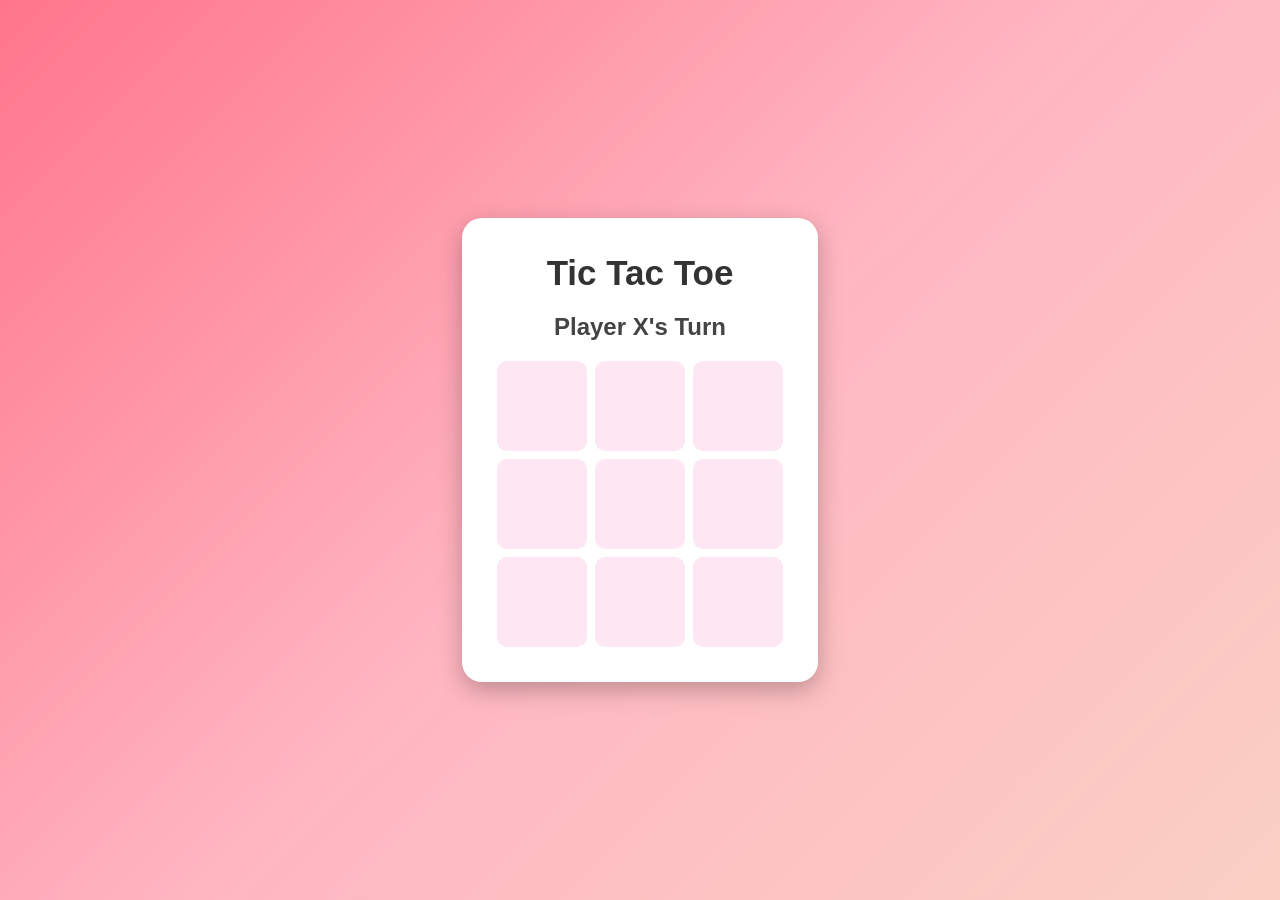
==== index.html @ 2868bb0e "Add files via upload" ====
<!DOCTYPE html>
<html lang="en">
<head>
    <meta charset="UTF-8">
    <meta name="viewport" content="width=device-width, initial-scale=1.0">
    <title>Tic Tac Toe</title>
    <link rel="stylesheet" href="style.css">
</head>
<body>

    <div class="game-container">

        <h1>Tic Tac Toe</h1>

        <h2 id="status">Player X's Turn</h2>

        <div class="game-board">

            <button class="cell" data-index="0"></button>
            <button class="cell" data-index="1"></button>
            <button class="cell" data-index="2"></button>

            <button class="cell" data-index="3"></button>
            <button class="cell" data-index="4"></button>
            <button class="cell" data-index="5"></button>

            <button class="cell" data-index="6"></button>
            <button class="cell" data-index="7"></button>
            <button class="cell" data-index="8"></button>

        </div>

    </div>

    <!-- Winner Popup -->

    <div id="popup" class="popup hidden">

        <div class="popup-box">

            <h2 id="winner-message"></h2>

            <p>Congratulations!</p>

            <button id="new-game">New Game</button>

        </div>

    </div>

    <script src="script.js"></script>

</body>
</html>
---- style.css ----
* {
    margin: 0;
    padding: 0;
    box-sizing: border-box;
}

body {
    font-family: Arial, sans-serif;
    background: linear-gradient(135deg, #ff758c, #ffb6c1, #fad0c4);
    display: flex;
    justify-content: center;
    align-items: center;
    min-height: 100vh;
}

.game-container {
    text-align: center;
    background: white;
    padding: 35px;
    border-radius: 20px;
    box-shadow: 0 8px 25px rgba(0, 0, 0, 0.25);
}

h1 {
    color: #333;
    margin-bottom: 20px;
    font-size: 35px;
}

h2 {
    color: #444;
    margin-bottom: 20px;
}

.game-board {
    display: grid;
    grid-template-columns: repeat(3, 90px);
    grid-template-rows: repeat(3, 90px);
    gap: 8px;
}

.cell {
    width: 90px;
    height: 90px;
    background: #fce7f3;
    border: none;
    border-radius: 10px;
    font-size: 35px;
    font-weight: bold;
    cursor: pointer;
    color: #db2777;
}

.cell:hover:not(:disabled) {
    background: #fbcfe8;
}

.cell:disabled {
    cursor: default;
}

.cell.winner {
    background: #86efac;
    color: #166534;
}

/* Popup */

.popup {
    position: fixed;
    inset: 0;
    background: rgba(0, 0, 0, 0.6);
    display: flex;
    justify-content: center;
    align-items: center;
    z-index: 10;
}

.popup-box {
    background: white;
    padding: 30px;
    width: 300px;
    text-align: center;
    border-radius: 15px;
    box-shadow: 0 5px 20px rgba(0, 0, 0, 0.3);
}

.popup-box h2 {
    color: #db2777;
    margin-bottom: 12px;
}

.popup-box p {
    color: #555;
    margin-bottom: 20px;
}

#new-game {
    background: #db2777;
    color: white;
    border: none;
    padding: 12px 25px;
    border-radius: 8px;
    font-size: 16px;
    cursor: pointer;
}

#new-game:hover {
    background: #be185d;
}

.hidden {
    display: none !important;
}

@media (max-width: 400px) {
    .game-container {
        padding: 20px;
    }

    .game-board {
        grid-template-columns: repeat(3, 75px);
        grid-template-rows: repeat(3, 75px);
    }

    .cell {
        width: 75px;
        height: 75px;
    }
}
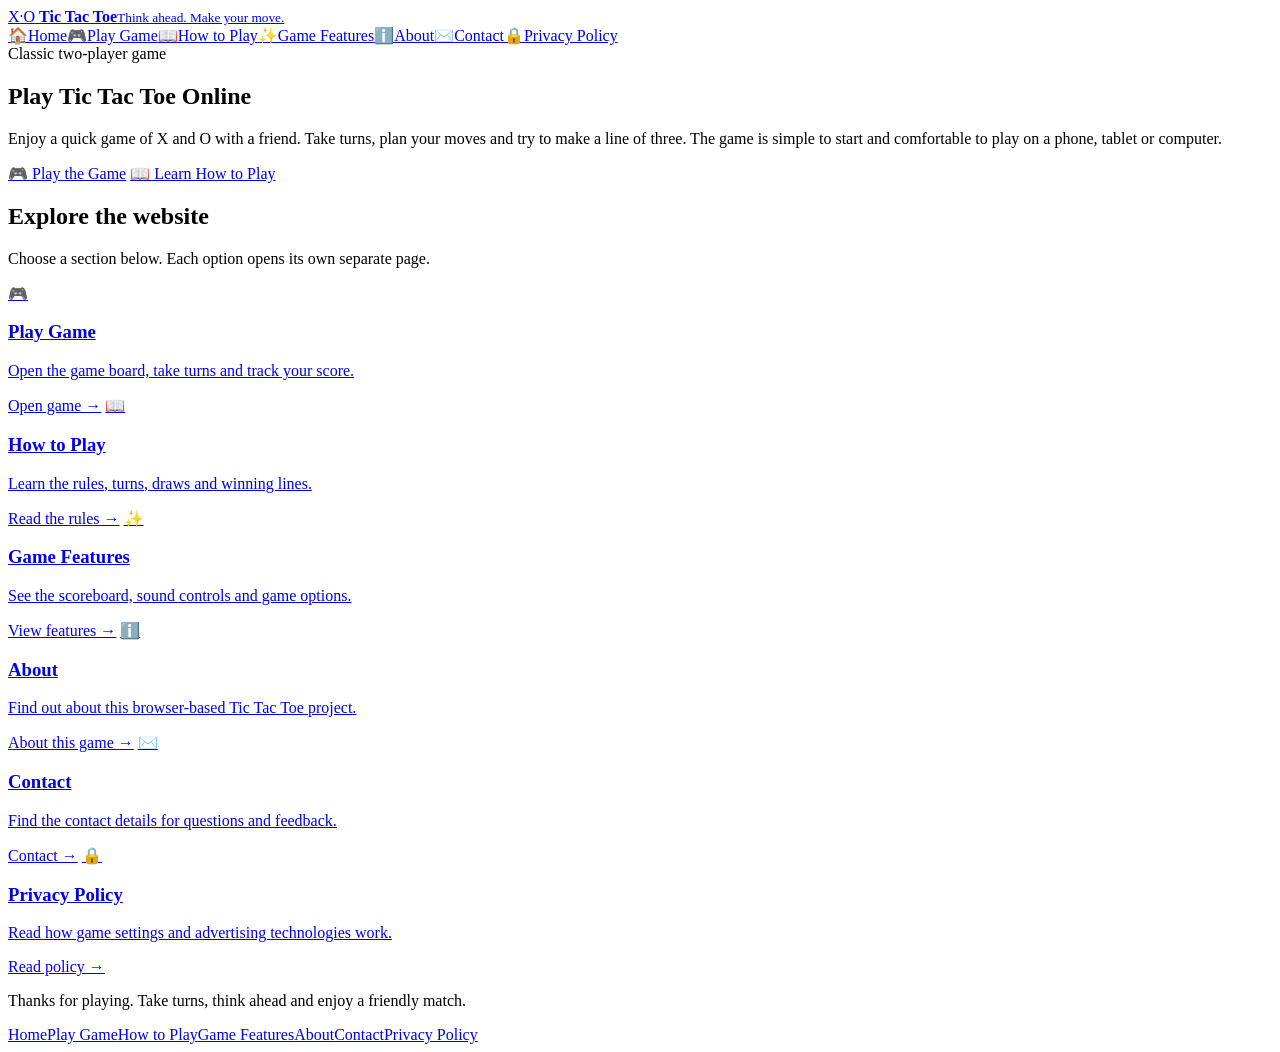
==== commit 7e0656e9: "Add files via upload" ====
--- a/index.html
+++ b/index.html
@@ -1,55 +1,44 @@
-<!DOCTYPE html>
-<html lang="en">
-<head>
-    <meta charset="UTF-8">
-    <meta name="viewport" content="width=device-width, initial-scale=1.0">
-    <title>Tic Tac Toe</title>
-    <link rel="stylesheet" href="style.css">
-</head>
-<body>
-
-    <div class="game-container">
-
-        <h1>Tic Tac Toe</h1>
-
-        <h2 id="status">Player X's Turn</h2>
-
-        <div class="game-board">
-
-            <button class="cell" data-index="0"></button>
-            <button class="cell" data-index="1"></button>
-            <button class="cell" data-index="2"></button>
-
-            <button class="cell" data-index="3"></button>
-            <button class="cell" data-index="4"></button>
-            <button class="cell" data-index="5"></button>
-
-            <button class="cell" data-index="6"></button>
-            <button class="cell" data-index="7"></button>
-            <button class="cell" data-index="8"></button>
-
-        </div>
-
-    </div>
-
-    <!-- Winner Popup -->
-
-    <div id="popup" class="popup hidden">
-
-        <div class="popup-box">
-
-            <h2 id="winner-message"></h2>
-
-            <p>Congratulations!</p>
-
-            <button id="new-game">New Game</button>
-
-        </div>
-
-    </div>
-
-    <script src="script.js"></script>
-
-</body>
-</html>
-
+<!doctype html>
+<html lang="en">
+<head>
+  <meta charset="utf-8">
+  <meta name="viewport" content="width=device-width, initial-scale=1">
+  <meta name="theme-color" content="#101b35">
+  <meta name="description" content="Play a classic two-player Tic Tac Toe game online. Explore the game rules, features and information on separate pages.">
+  <title>Tic Tac Toe — Home</title>
+  <link rel="stylesheet" href="assets/style.css">
+
+  <link rel="canonical" href="https://kadolisafa-droid.github.io/tictactoe/">
+</head>
+<body>
+  <div class="app">
+    <header class="topbar">
+      <a class="brand" href="index.html" aria-label="Tic Tac Toe home">
+        <span class="brand-mark" aria-hidden="true">X·O</span>
+        <span class="brand-copy"><strong>Tic Tac Toe</strong><small>Think ahead. Make your move.</small></span>
+      </a>
+    </header>
+    <nav class="site-nav" aria-label="Main navigation"><a class="nav-link" href="index.html" aria-current="page"><span class="nav-icon" aria-hidden="true">🏠</span><span>Home</span></a><a class="nav-link" href="game.html"><span class="nav-icon" aria-hidden="true">🎮</span><span>Play Game</span></a><a class="nav-link" href="how-to-play.html"><span class="nav-icon" aria-hidden="true">📖</span><span>How to Play</span></a><a class="nav-link" href="features.html"><span class="nav-icon" aria-hidden="true">✨</span><span>Game Features</span></a><a class="nav-link" href="about.html"><span class="nav-icon" aria-hidden="true">ℹ️</span><span>About</span></a><a class="nav-link" href="contact.html"><span class="nav-icon" aria-hidden="true">✉️</span><span>Contact</span></a><a class="nav-link" href="privacy-policy.html"><span class="nav-icon" aria-hidden="true">🔒</span><span>Privacy Policy</span></a></nav>
+    <main><section class="hero">
+      <span class="eyebrow"><span class="eyebrow-dot"></span> Classic two-player game</span>
+      <h1>Play Tic Tac Toe Online</h1>
+      <p>Enjoy a quick game of X and O with a friend. Take turns, plan your moves and try to make a line of three. The game is simple to start and comfortable to play on a phone, tablet or computer.</p>
+      <div class="hero-actions">
+        <a class="button primary" href="game.html">🎮 Play the Game</a>
+        <a class="button" href="how-to-play.html">📖 Learn How to Play</a>
+      </div>
+    </section>
+    <div class="section-heading"><h2>Explore the website</h2><p>Choose a section below. Each option opens its own separate page.</p></div>
+    <section class="menu-grid" aria-label="Website sections">
+      <a class="menu-card" href="game.html"><span class="menu-card-icon" aria-hidden="true">🎮</span><span><h3>Play Game</h3><p>Open the game board, take turns and track your score.</p><span class="arrow">Open game →</span></span></a>
+      <a class="menu-card" href="how-to-play.html"><span class="menu-card-icon" aria-hidden="true">📖</span><span><h3>How to Play</h3><p>Learn the rules, turns, draws and winning lines.</p><span class="arrow">Read the rules →</span></span></a>
+      <a class="menu-card" href="features.html"><span class="menu-card-icon" aria-hidden="true">✨</span><span><h3>Game Features</h3><p>See the scoreboard, sound controls and game options.</p><span class="arrow">View features →</span></span></a>
+      <a class="menu-card" href="about.html"><span class="menu-card-icon" aria-hidden="true">ℹ️</span><span><h3>About</h3><p>Find out about this browser-based Tic Tac Toe project.</p><span class="arrow">About this game →</span></span></a>
+      <a class="menu-card" href="contact.html"><span class="menu-card-icon" aria-hidden="true">✉️</span><span><h3>Contact</h3><p>Find the contact details for questions and feedback.</p><span class="arrow">Contact →</span></span></a>
+      <a class="menu-card" href="privacy-policy.html"><span class="menu-card-icon" aria-hidden="true">🔒</span><span><h3>Privacy Policy</h3><p>Read how game settings and advertising technologies work.</p><span class="arrow">Read policy →</span></span></a>
+    </section></main>
+    <footer class="footer"><p>Thanks for playing. Take turns, think ahead and enjoy a friendly match.</p><nav class="footer-links" aria-label="Footer navigation"><a href="index.html">Home</a><a href="game.html">Play Game</a><a href="how-to-play.html">How to Play</a><a href="features.html">Game Features</a><a href="about.html">About</a><a href="contact.html">Contact</a><a href="privacy-policy.html">Privacy Policy</a></nav></footer>
+  </div>
+  
+</body>
+</html>
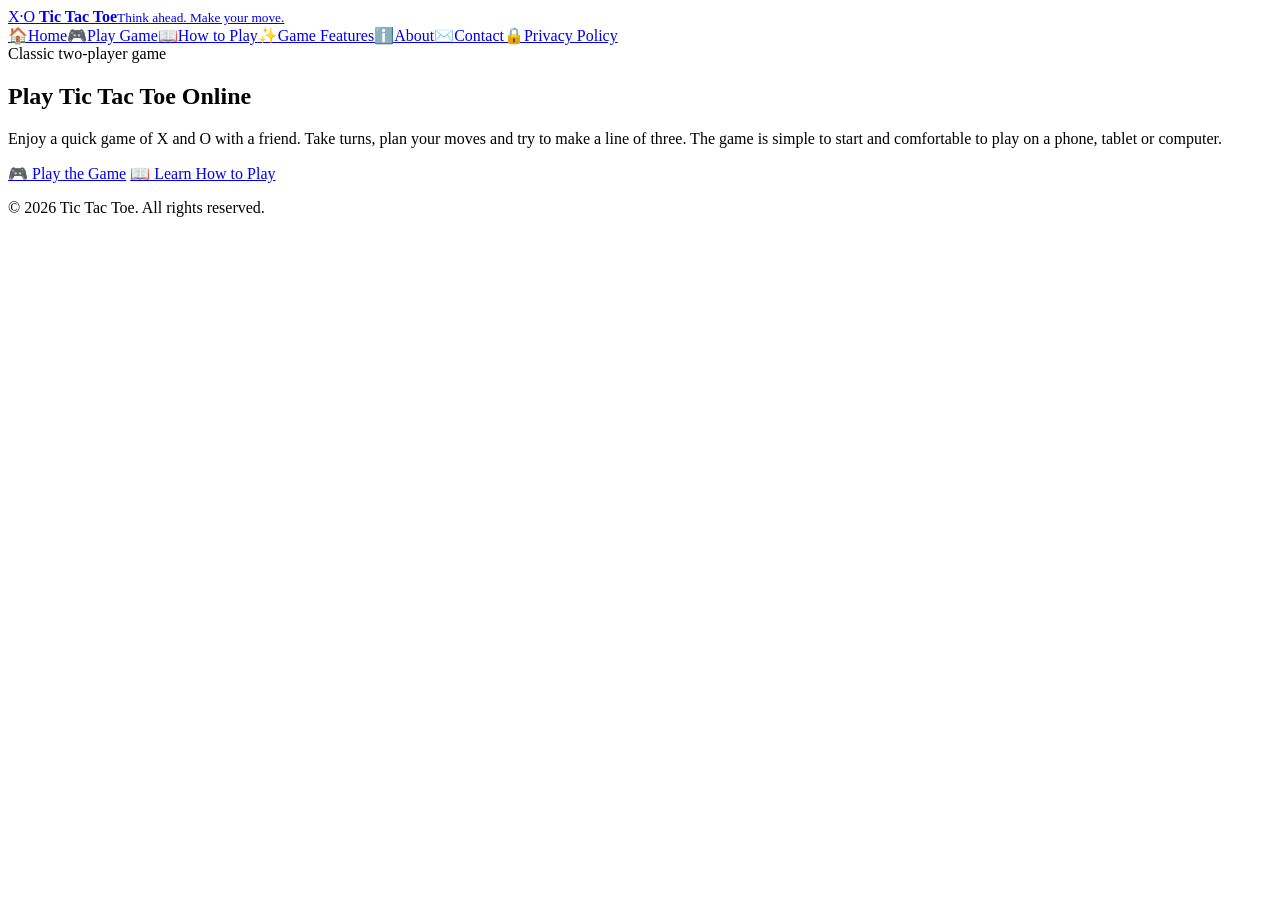
==== commit 54a9fbca: "Add files via upload" ====
--- a/index.html
+++ b/index.html
@@ -7,8 +7,6 @@
   <meta name="description" content="Play a classic two-player Tic Tac Toe game online. Explore the game rules, features and information on separate pages.">
   <title>Tic Tac Toe — Home</title>
   <link rel="stylesheet" href="assets/style.css">
-
-  <link rel="canonical" href="https://kadolisafa-droid.github.io/tictactoe/">
 </head>
 <body>
   <div class="app">
@@ -28,16 +26,8 @@
         <a class="button" href="how-to-play.html">📖 Learn How to Play</a>
       </div>
     </section>
-    <div class="section-heading"><h2>Explore the website</h2><p>Choose a section below. Each option opens its own separate page.</p></div>
-    <section class="menu-grid" aria-label="Website sections">
-      <a class="menu-card" href="game.html"><span class="menu-card-icon" aria-hidden="true">🎮</span><span><h3>Play Game</h3><p>Open the game board, take turns and track your score.</p><span class="arrow">Open game →</span></span></a>
-      <a class="menu-card" href="how-to-play.html"><span class="menu-card-icon" aria-hidden="true">📖</span><span><h3>How to Play</h3><p>Learn the rules, turns, draws and winning lines.</p><span class="arrow">Read the rules →</span></span></a>
-      <a class="menu-card" href="features.html"><span class="menu-card-icon" aria-hidden="true">✨</span><span><h3>Game Features</h3><p>See the scoreboard, sound controls and game options.</p><span class="arrow">View features →</span></span></a>
-      <a class="menu-card" href="about.html"><span class="menu-card-icon" aria-hidden="true">ℹ️</span><span><h3>About</h3><p>Find out about this browser-based Tic Tac Toe project.</p><span class="arrow">About this game →</span></span></a>
-      <a class="menu-card" href="contact.html"><span class="menu-card-icon" aria-hidden="true">✉️</span><span><h3>Contact</h3><p>Find the contact details for questions and feedback.</p><span class="arrow">Contact →</span></span></a>
-      <a class="menu-card" href="privacy-policy.html"><span class="menu-card-icon" aria-hidden="true">🔒</span><span><h3>Privacy Policy</h3><p>Read how game settings and advertising technologies work.</p><span class="arrow">Read policy →</span></span></a>
     </section></main>
-    <footer class="footer"><p>Thanks for playing. Take turns, think ahead and enjoy a friendly match.</p><nav class="footer-links" aria-label="Footer navigation"><a href="index.html">Home</a><a href="game.html">Play Game</a><a href="how-to-play.html">How to Play</a><a href="features.html">Game Features</a><a href="about.html">About</a><a href="contact.html">Contact</a><a href="privacy-policy.html">Privacy Policy</a></nav></footer>
+    <footer class="footer"><p>© 2026 Tic Tac Toe. All rights reserved.</p></footer>
   </div>
   
 </body>
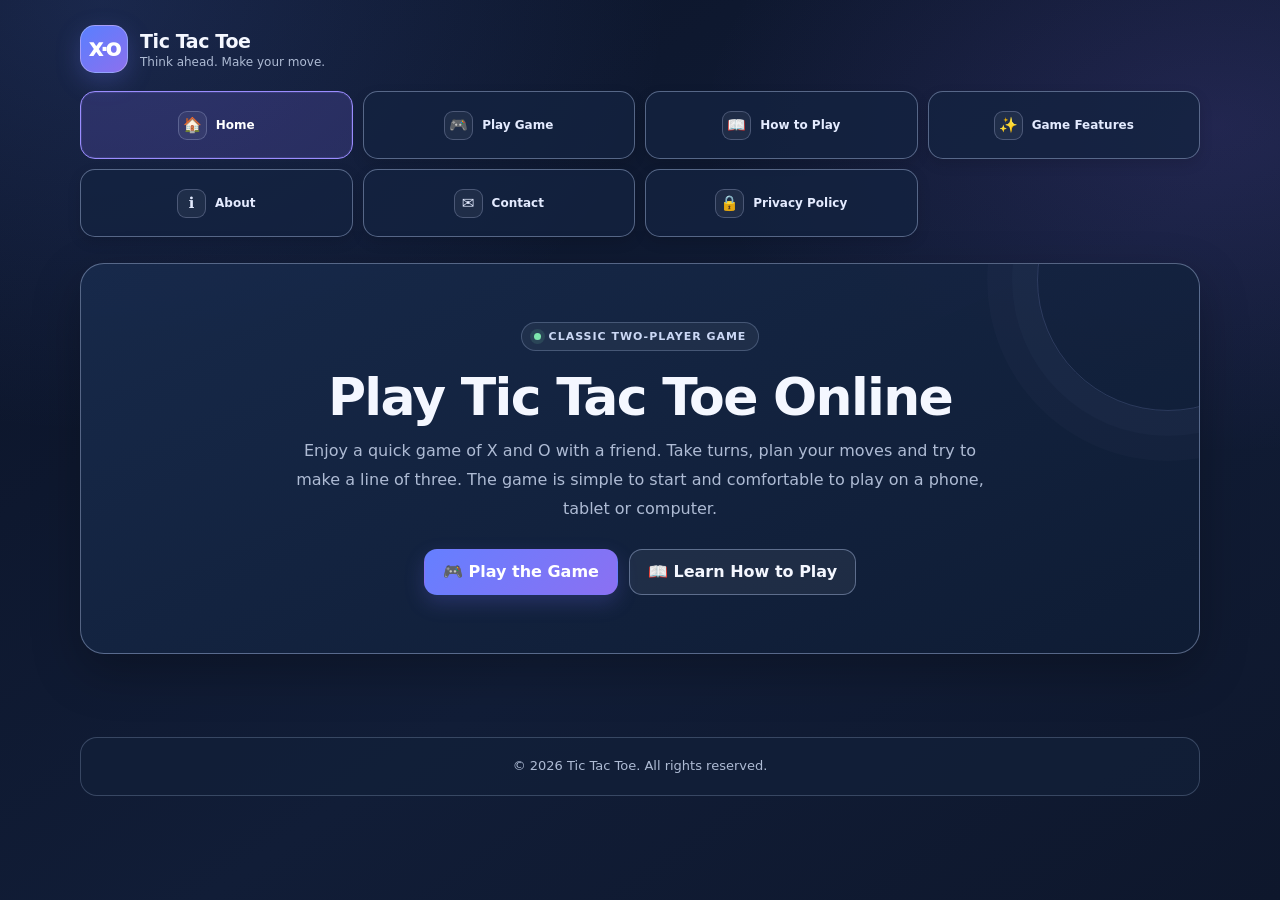
==== commit e7a15456: "Update index.html" ====
--- a/index.html
+++ b/index.html
@@ -1,7 +1,9 @@
 <!doctype html>
 <html lang="en">
 <head>
+  
   <meta charset="utf-8">
+  <meta name="google-adsense-account" content="ca-pub-5630314416384584">
   <meta name="viewport" content="width=device-width, initial-scale=1">
   <meta name="theme-color" content="#101b35">
   <meta name="description" content="Play a classic two-player Tic Tac Toe game online. Explore the game rules, features and information on separate pages.">
@@ -31,4 +33,4 @@
   </div>
   
 </body>
-</html>+</html>
--- a/assets/style.css
+++ b/assets/style.css
@@ -0,0 +1,155 @@
+:root {
+  color-scheme: dark;
+  --bg: #0b1327;
+  --bg-2: #111d37;
+  --panel: #142341;
+  --panel-soft: #192b4c;
+  --line: rgba(181, 200, 238, .24);
+  --line-strong: rgba(181, 200, 238, .42);
+  --text: #f4f7ff;
+  --muted: #aebbd4;
+  --x: #68d8ff;
+  --o: #ffbd72;
+  --accent: #8c7cff;
+  --success: #a8f0bf;
+  --shadow: 0 18px 48px rgba(0, 0, 0, .25);
+}
+* { box-sizing: border-box; }
+html { min-height: 100%; scroll-behavior: smooth; }
+body {
+  min-height: 100vh;
+  margin: 0;
+  color: var(--text);
+  font-family: Inter, ui-sans-serif, system-ui, -apple-system, BlinkMacSystemFont, "Segoe UI", sans-serif;
+  background:
+    radial-gradient(ellipse at 8% 0%, rgba(89, 126, 231, .19), transparent 34%),
+    radial-gradient(ellipse at 95% 14%, rgba(131, 92, 224, .15), transparent 30%),
+    linear-gradient(145deg, var(--bg), var(--bg-2) 58%, #0e172c);
+}
+a { color: #cbd9ff; }
+a:hover { color: #fff; }
+button { font: inherit; }
+.app { width: min(1120px, calc(100% - 34px)); margin: 0 auto; padding: 25px 0 35px; }
+.topbar { display: flex; align-items: center; justify-content: space-between; gap: 18px; margin-bottom: 18px; }
+.brand { display: inline-flex; align-items: center; gap: 12px; min-width: 0; text-decoration: none; color: var(--text); }
+.brand-mark { width: 48px; height: 48px; display: grid; place-items: center; flex: 0 0 auto; border: 1px solid rgba(255,255,255,.3); border-radius: 15px; background: linear-gradient(140deg, #597fff, #8c70ee); box-shadow: 0 8px 24px rgba(111,123,255,.25); color: white; font-weight: 950; font-size: 18px; letter-spacing: -2px; }
+.brand-copy strong { display: block; font-size: 19px; letter-spacing: -.4px; }
+.brand-copy small { display: block; margin-top: 3px; color: var(--muted); font-size: 12px; }
+.site-nav { display: grid; grid-template-columns: repeat(4, minmax(0, 1fr)); gap: 10px; margin: 0 0 26px; }
+.nav-link { min-width: 0; min-height: 68px; display: flex; align-items: center; justify-content: center; gap: 9px; padding: 10px 9px; border: 1px solid var(--line-strong); border-radius: 15px; color: #e4ebff; background: rgba(20,35,65,.78); text-decoration: none; font-size: 12px; font-weight: 750; text-align: center; box-shadow: 0 5px 14px rgba(0,0,0,.12); transition: transform .18s ease, background .18s ease, border-color .18s ease, box-shadow .18s ease; }
+.nav-link:hover { transform: translateY(-2px); border-color: rgba(159,174,255,.8); background: #20345a; box-shadow: 0 9px 20px rgba(0,0,0,.2); }
+.nav-link[aria-current="page"] { border-color: #9b8dff; background: rgba(125,108,239,.2); box-shadow: inset 0 0 0 1px rgba(155,141,255,.16); color: white; }
+.nav-icon { width: 29px; height: 29px; display: inline-grid; place-items: center; flex: 0 0 auto; border: 1px solid rgba(194,207,245,.27); border-radius: 9px; background: rgba(255,255,255,.055); font-size: 15px; }
+main { min-height: 450px; }
+.hero, .page-card, .info-card, .game-shell, .contact-card, .footer-panel { border: 1px solid var(--line-strong); border-radius: 24px; background: linear-gradient(155deg, rgba(24,42,75,.95), rgba(15,28,52,.96)); box-shadow: var(--shadow); }
+.hero { position: relative; overflow: hidden; padding: clamp(28px, 6vw, 58px); text-align: center; }
+.hero::before { content: ""; position: absolute; width: 260px; height: 260px; right: -100px; top: -115px; border: 1px solid rgba(173,185,255,.17); border-radius: 50%; box-shadow: 0 0 0 25px rgba(173,185,255,.025), 0 0 0 50px rgba(173,185,255,.02); pointer-events: none; }
+.eyebrow { display: inline-flex; align-items: center; gap: 8px; padding: 7px 12px; border: 1px solid rgba(179,200,240,.26); border-radius: 999px; color: #cbd8f5; background: rgba(255,255,255,.05); font-size: 11px; font-weight: 800; letter-spacing: .09em; text-transform: uppercase; }
+.eyebrow-dot { width: 7px; height: 7px; border-radius: 50%; background: #7de6ad; box-shadow: 0 0 0 4px rgba(125,230,173,.12); }
+h1, h2, h3, h4, p { overflow-wrap: anywhere; }
+.hero h1 { max-width: 720px; margin: 18px auto 12px; font-size: clamp(32px, 6vw, 52px); line-height: 1.08; letter-spacing: -1.7px; }
+.hero p { max-width: 720px; margin: 0 auto; color: var(--muted); font-size: 16px; line-height: 1.8; }
+.hero-actions { display: flex; justify-content: center; flex-wrap: wrap; gap: 11px; margin-top: 25px; }
+.button { min-height: 46px; display: inline-flex; align-items: center; justify-content: center; gap: 8px; padding: 0 18px; border: 1px solid var(--line-strong); border-radius: 13px; color: var(--text); background: rgba(255,255,255,.06); text-decoration: none; font-weight: 800; cursor: pointer; transition: transform .16s ease, background .18s ease, border-color .18s ease; }
+.button:hover { transform: translateY(-1px); border-color: rgba(186,197,255,.7); background: rgba(255,255,255,.11); }
+.button.primary { border-color: transparent; background: linear-gradient(135deg, #657fff, #8b70f2); box-shadow: 0 8px 20px rgba(112,111,245,.22); color: white; }
+.button.primary:hover { background: linear-gradient(135deg, #7890ff, #9b82ff); }
+.section-heading { margin: 30px 2px 13px; }
+.section-heading h2 { margin: 0 0 6px; font-size: clamp(21px, 4vw, 27px); letter-spacing: -.5px; }
+.section-heading p { margin: 0; color: var(--muted); font-size: 14px; line-height: 1.65; }
+.menu-grid { display: grid; grid-template-columns: repeat(3, minmax(0, 1fr)); gap: 13px; }
+.menu-card { min-height: 132px; display: flex; align-items: flex-start; gap: 14px; padding: 19px; border: 1px solid var(--line-strong); border-radius: 18px; color: var(--text); background: rgba(20,35,65,.78); text-decoration: none; box-shadow: 0 8px 22px rgba(0,0,0,.14); transition: transform .18s ease, border-color .18s ease, background .18s ease; }
+.menu-card:hover { transform: translateY(-3px); border-color: #9d91ff; background: rgba(39,55,92,.92); }
+.menu-card-icon { width: 43px; height: 43px; display: grid; place-items: center; flex: 0 0 auto; border: 1px solid rgba(185,202,244,.35); border-radius: 13px; background: rgba(255,255,255,.055); font-size: 21px; }
+.menu-card h3 { margin: 1px 0 6px; font-size: 16px; }
+.menu-card p { margin: 0; color: var(--muted); font-size: 13px; line-height: 1.55; }
+.menu-card .arrow { display: block; margin-top: 9px; color: #c6bcff; font-size: 12px; font-weight: 800; }
+.page-card { padding: clamp(22px, 5vw, 38px); }
+.page-header { margin-bottom: 22px; }
+.page-header .eyebrow { margin-bottom: 12px; }
+.page-header h1 { margin: 0 0 9px; font-size: clamp(27px, 5vw, 38px); letter-spacing: -1px; }
+.page-header p { max-width: 760px; margin: 0; color: var(--muted); font-size: 15px; line-height: 1.75; }
+.content-block { margin-top: 15px; padding: 19px 20px; border: 1px solid var(--line); border-radius: 17px; background: rgba(255,255,255,.035); }
+.content-block h2, .content-block h3 { margin: 0 0 9px; font-size: 18px; }
+.content-block p, .content-block li { color: var(--muted); font-size: 14px; line-height: 1.8; }
+.content-block p:last-child { margin-bottom: 0; }
+.content-block ul, .content-block ol { padding-left: 22px; }
+.content-block li + li { margin-top: 7px; }
+.feature-grid { display: grid; grid-template-columns: repeat(2, minmax(0,1fr)); gap: 12px; }
+.feature-item { padding: 17px; border: 1px solid var(--line); border-radius: 15px; background: rgba(255,255,255,.035); }
+.feature-item strong { display: block; margin-bottom: 6px; }
+.feature-item p { margin: 0; color: var(--muted); font-size: 13px; line-height: 1.65; }
+.combo-grid { display: grid; grid-template-columns: repeat(4, minmax(0,1fr)); gap: 10px; margin-top: 15px; }
+.combo { padding: 13px 10px; border: 1px solid var(--line); border-radius: 13px; background: rgba(255,255,255,.035); text-align: center; }
+.combo strong { display: block; color: #e8e2ff; font-size: 13px; }
+.combo span { display: block; margin-top: 5px; color: var(--muted); font-size: 12px; }
+.contact-card { max-width: 680px; padding: 24px; }
+.contact-card p { color: var(--muted); line-height: 1.75; }
+.contact-address { margin-top: 15px; padding: 15px; border: 1px dashed var(--line-strong); border-radius: 13px; background: rgba(255,255,255,.03); color: #dce5ff; }
+.footer { margin-top: 24px; padding: 18px 20px; border: 1px solid var(--line); border-radius: 17px; background: rgba(18,32,58,.72); text-align: center; }
+.footer p { margin: 0; color: var(--muted); font-size: 13px; line-height: 1.6; }
+/* Game styles */
+.game-shell { width: min(100%, 610px); margin: 0 auto; padding: clamp(16px, 4vw, 26px); }
+.game-intro { margin: 0 0 20px; text-align: center; }
+.game-intro h1 { margin: 11px 0 5px; font-size: clamp(25px, 5vw, 32px); letter-spacing: -.9px; }
+.game-intro p { margin: 0; color: var(--muted); font-size: 14px; }
+.sound-toggle { min-height: 40px; display: inline-flex; align-items: center; justify-content: center; gap: 8px; padding: 0 12px; border: 1px solid var(--line-strong); border-radius: 11px; color: var(--text); background: rgba(255,255,255,.05); cursor: pointer; }
+.sound-toggle:hover { background: rgba(255,255,255,.1); }
+.sound-row { display: flex; justify-content: center; margin: -7px 0 16px; }
+.scoreboard { display: grid; grid-template-columns: repeat(3, minmax(0,1fr)); gap: 10px; margin-bottom: 16px; }
+.score-card { min-width: 0; padding: 13px 8px 12px; border: 1px solid var(--line); border-radius: 15px; background: rgba(255,255,255,.04); text-align: center; transition: border-color .2s, background .2s; }
+.score-card.active { border-color: rgba(140,124,255,.8); background: rgba(140,124,255,.12); }
+.score-label { display: flex; align-items: center; justify-content: center; gap: 6px; color: var(--muted); font-size: 11px; font-weight: 800; letter-spacing: .06em; text-transform: uppercase; }
+.score-symbol { font-size: 16px; font-weight: 900; }
+.score-symbol.x { color: var(--x); }
+.score-symbol.o { color: var(--o); }
+.score-number { display: block; margin-top: 5px; font-size: 27px; line-height: 1.1; font-weight: 850; font-variant-numeric: tabular-nums; }
+.status-wrap { min-height: 58px; display: flex; align-items: center; margin-bottom: 14px; }
+.status { width: 100%; min-height: 51px; display: flex; align-items: center; justify-content: center; gap: 9px; padding: 10px 14px; border: 1px solid var(--line); border-radius: 14px; background: rgba(255,255,255,.04); color: #e8eeff; text-align: center; font-weight: 750; }
+.status.result { border-color: rgba(168,240,191,.45); color: var(--success); background: rgba(77,179,112,.09); animation: result-in .3s ease both; }
+.turn-mark { width: 27px; height: 27px; display: inline-grid; place-items: center; border-radius: 9px; font-size: 17px; font-weight: 900; }
+.turn-mark.x { color: var(--x); background: rgba(104,216,255,.12); }
+.turn-mark.o { color: var(--o); background: rgba(255,189,114,.12); }
+.board { width: min(100%, 390px); aspect-ratio: 1; display: grid; grid-template-columns: repeat(3,minmax(0,1fr)); gap: 10px; margin: 0 auto; padding: 10px; border: 1px solid var(--line); border-radius: 21px; background: rgba(5,12,27,.34); }
+.cell { min-width: 0; display: grid; place-items: center; border: 1px solid rgba(177,197,235,.2); border-radius: 16px; color: var(--text); background: linear-gradient(145deg, rgba(36,54,88,.94), rgba(24,39,68,.97)); box-shadow: inset 0 1px 0 rgba(255,255,255,.045), 0 5px 12px rgba(0,0,0,.12); font-size: clamp(42px, 11vw, 68px); line-height: 1; font-weight: 900; cursor: pointer; transition: transform .16s ease, background .2s ease, border-color .2s ease, box-shadow .2s ease; -webkit-tap-highlight-color: transparent; }
+.cell:not(:disabled):hover { transform: translateY(-2px); border-color: rgba(164,180,255,.65); background: linear-gradient(145deg, rgba(48,68,108,.98), rgba(29,47,82,.98)); }
+.cell:disabled { cursor: default; }
+.cell.mark-x { color: var(--x); text-shadow: 0 0 24px rgba(104,216,255,.24); animation: mark-pop .22s ease both; }
+.cell.mark-o { color: var(--o); text-shadow: 0 0 24px rgba(255,189,114,.2); animation: mark-pop .22s ease both; }
+.cell.winning { border-color: rgba(168,240,191,.95); color: #d4ffe0; background: linear-gradient(145deg, rgba(55,127,91,.78), rgba(31,94,70,.86)); box-shadow: 0 0 0 2px rgba(168,240,191,.14), 0 0 22px rgba(95,221,142,.18); animation: win-pulse .8s ease-in-out infinite alternate; }
+@keyframes mark-pop { from { opacity: .3; transform: scale(.75); } to { opacity: 1; transform: scale(1); } }
+@keyframes win-pulse { from { box-shadow: 0 0 0 2px rgba(168,240,191,.08), 0 0 12px rgba(95,221,142,.10); } to { box-shadow: 0 0 0 3px rgba(168,240,191,.2), 0 0 24px rgba(95,221,142,.25); } }
+@keyframes result-in { from { opacity: .55; transform: translateY(5px); } to { opacity: 1; transform: translateY(0); } }
+.actions { display: flex; justify-content: center; flex-wrap: wrap; gap: 10px; margin-top: 18px; }
+.hint { margin: 14px 0 0; color: #a7b5d1; text-align: center; font-size: 12px; line-height: 1.6; }
+:focus-visible { outline: 3px solid rgba(140,124,255,.85); outline-offset: 3px; }
+@media (max-width: 900px) { .site-nav { grid-template-columns: repeat(3,minmax(0,1fr)); } .menu-grid { grid-template-columns: repeat(2,minmax(0,1fr)); } }
+@media (max-width: 600px) {
+  .app { width: min(100% - 24px, 1120px); padding-top: 17px; }
+  .topbar { margin-bottom: 15px; }
+  .brand-mark { width: 42px; height: 42px; border-radius: 13px; }
+  .brand-copy strong { font-size: 17px; }
+  .site-nav { grid-template-columns: repeat(2,minmax(0,1fr)); gap: 8px; margin-bottom: 17px; }
+  .nav-link { min-height: 56px; justify-content: flex-start; padding: 8px 10px; font-size: 12px; }
+  .nav-icon { width: 27px; height: 27px; }
+  .hero { padding: 28px 19px; border-radius: 19px; }
+  .hero p { font-size: 14px; }
+  .menu-grid, .feature-grid { grid-template-columns: 1fr; }
+  .menu-card { min-height: 105px; padding: 16px; }
+  .page-card { padding: 20px 15px; border-radius: 19px; }
+  .combo-grid { grid-template-columns: repeat(2,minmax(0,1fr)); }
+  .game-shell { border-radius: 19px; }
+  .board { gap: 7px; padding: 7px; border-radius: 17px; }
+  .cell { border-radius: 13px; }
+  .scoreboard { gap: 7px; }
+  .score-card { padding: 11px 5px; }
+  .score-label { font-size: 10px; }
+  .score-number { font-size: 24px; }
+  .button { min-height: 44px; padding: 0 14px; }
+}
+@media (prefers-reduced-motion: reduce) { *, *::before, *::after { scroll-behavior: auto !important; animation-duration: .01ms !important; animation-iteration-count: 1 !important; transition-duration: .01ms !important; } }
+
+/* Small usability refinements */
+.nav-link, .menu-card, .button, .cell { -webkit-tap-highlight-color: transparent; }
+.nav-link:focus-visible, .menu-card:focus-visible, .button:focus-visible, .cell:focus-visible { outline: 3px solid rgba(140,124,255,.9); outline-offset: 3px; }
+@media (min-width: 901px) { .site-nav { grid-template-columns: repeat(4, minmax(0, 1fr)); } }
